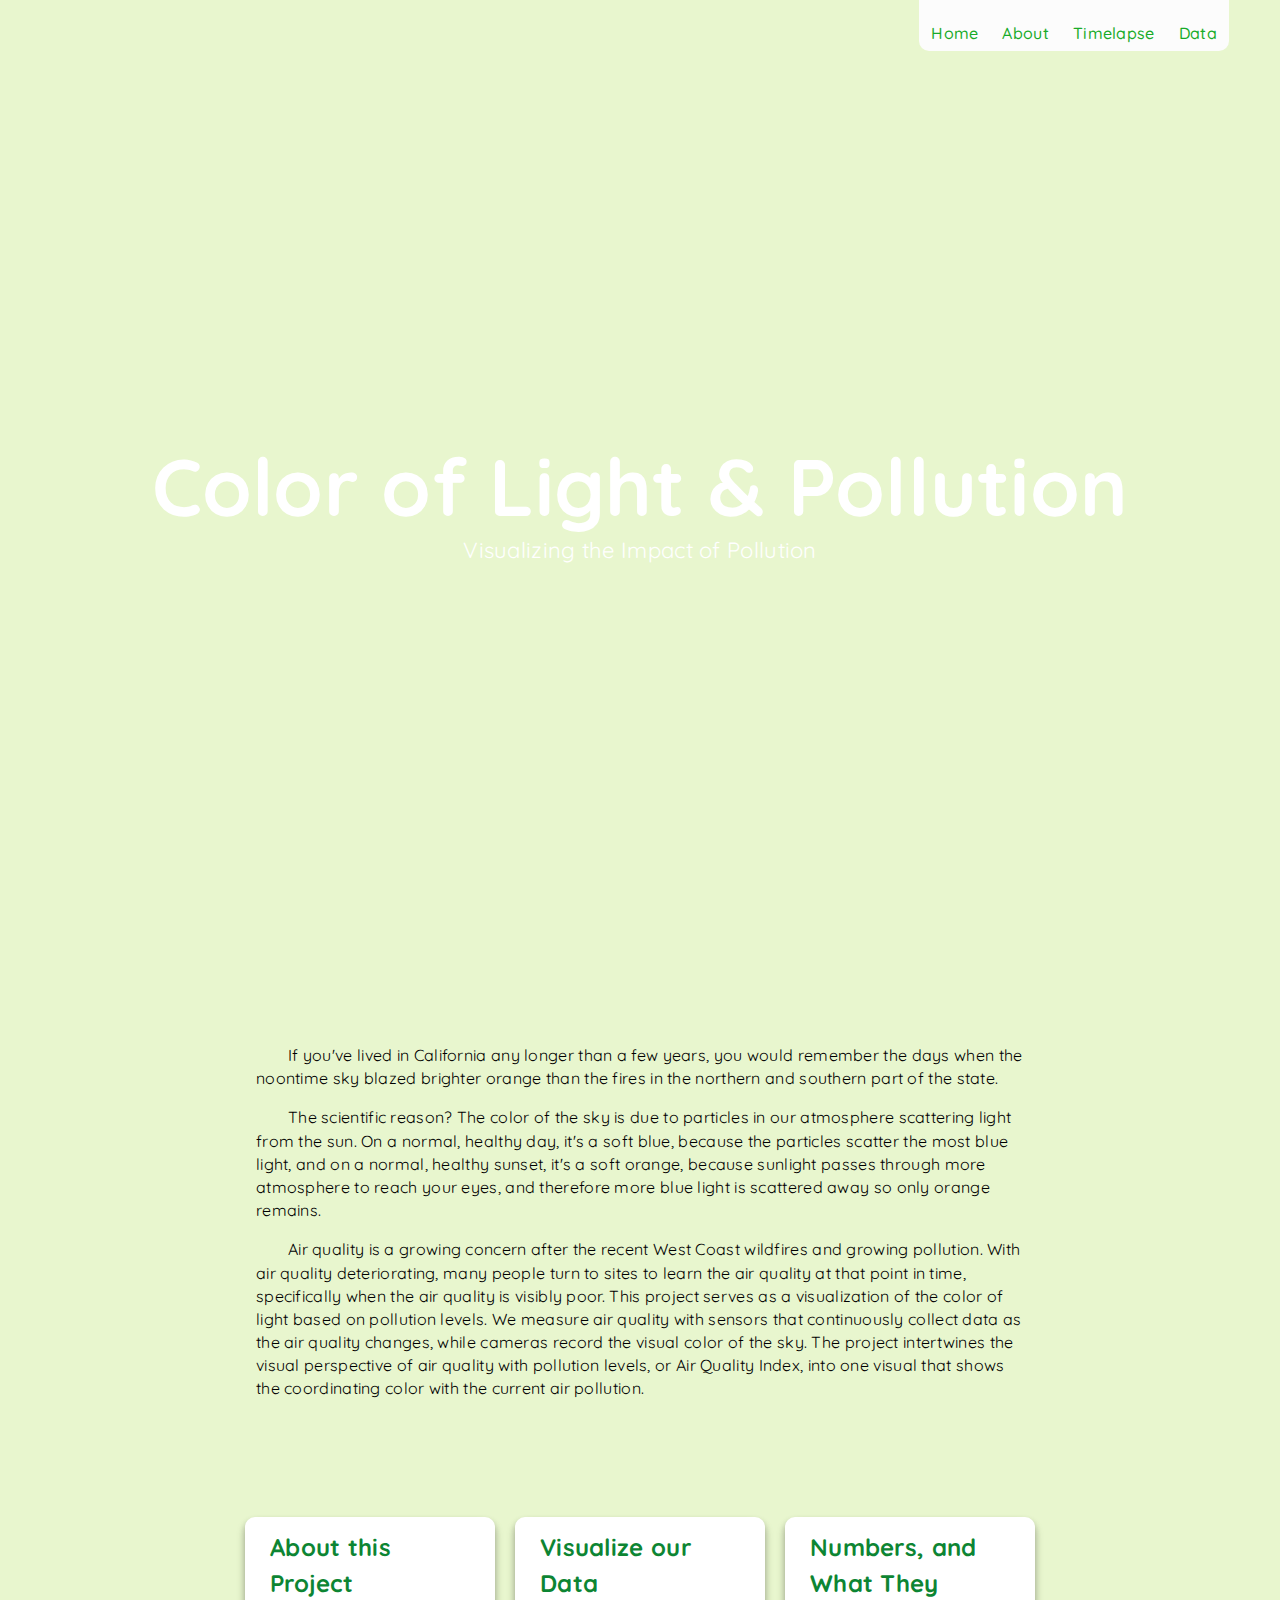
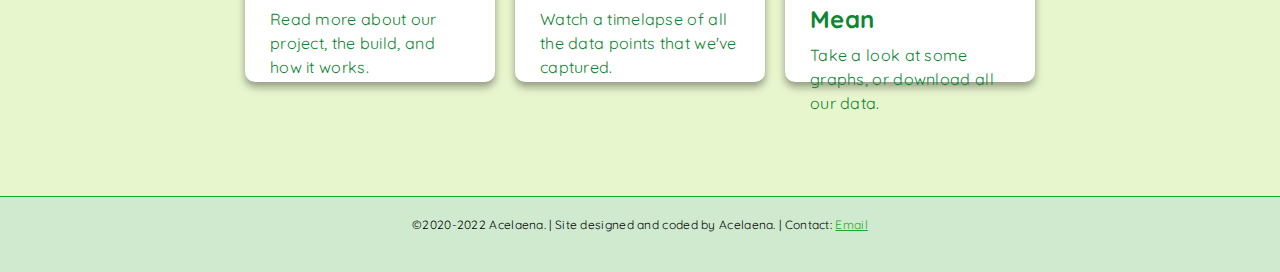
==== CLPproject/index.html @ 1623223b "aaaa" ====
<!DOCTYPE html>
<html>
<head>

<link rel="stylesheet" href="../styles/style.css">
<link rel="stylesheet" href="../styles/header.css">

<link href="https://fonts.googleapis.com/css?family=Quicksand:300,400,500,600,700&display=swap" rel="stylesheet">
<link rel="preconnect" href="https://fonts.googleapis.com">
<link rel="preconnect" href="https://fonts.gstatic.com" crossorigin>
<link href="https://fonts.googleapis.com/css2?family=Source+Sans+Pro:ital,wght@0,200;0,300;0,400;0,600;0,700;0,900;1,200;1,300;1,400;1,600;1,700;1,900&display=swap" rel="stylesheet">

<meta name="viewport" content="width=device-width, initial-scale=1.0">
<!-- Global site tag (gtag.js) - Google Analytics -->
<script async src="https://www.googletagmanager.com/gtag/js?id=UA-176116249-1"></script>
<script>
  window.dataLayer = window.dataLayer || [];
  function gtag(){dataLayer.push(arguments);}
  gtag('js', new Date());

  gtag('config', 'UA-176116249-1');
</script>
    
    
    
<title>Color of Light and Pollution -- Home </title>
</head>




<body>
<!--HEADER -->
<div id="opening_page" class="container" style=" background-image: url(../images/p_shrouded_kingdom.PNG); width: 100vw; height: 100vh; padding: 0;"> 
<header class="header" style="background-color: transparent">
    <div class="left">
        <h1 style="color: transparent">Color of Light &amp; Pollution</h1>
        <p style="color: transparent">Visualizing the Impact of Pollution </p>
    </div>
    
    <div class="right">
        <a href="." class="first" >
        Home</a><a href="./about/" >
        About</a><a href="./timelapse/" >
        Timelapse</a><a href="./data/" class="last">
        Data</a>
    </div>    
</header>
<!--END HEADER -->

    <div><h1 style="color: white; font-size: 80px;">Color of Light &amp; Pollution</h1>
        <p style="color: white; text-align: center; font-size: 22px;">Visualizing the Impact of Pollution </p></div>

</div>
    
    <div class="container">
        <div class="space"></div>
        <div class="column-wide" style="padding: 0 15vw "> 
            <p class=body>
            If you've lived in California any longer than a few years, you would remember the days when the noontime sky blazed brighter orange than the fires in the northern and southern part of the state. 
            </p>
            <p class=body>
            The scientific reason? The color of the sky is due to particles in our atmosphere scattering light from the sun. On a normal, healthy day, it's a soft blue, because the particles scatter the most blue light, and on a normal, healthy sunset, it's a soft orange, because sunlight passes through more atmosphere to reach your eyes, and therefore more blue light is scattered away so only orange remains. 
            </p>
            <p class="body">
                Air quality is a growing concern after the recent West Coast wildfires and growing pollution. With air quality deteriorating, many people turn to sites to learn the air quality at that point in time, specifically when the air quality is visibly poor. This project serves as a visualization of the color of light based on pollution levels. We measure air quality with sensors that continuously collect data as the air quality changes, while cameras record the visual color of the sky. The project intertwines the visual perspective of air quality with pollution levels, or Air Quality Index, into one visual that shows the coordinating color with the current air pollution.  
            </p>
        </div>
        <div class="space"></div>
        <a href="./about/" class="quiet"><div class="polaroid smol grow" style="cursor:pointer;">
                <div class="polaroid-tab">
                    <h1 style="font-size: 24px; padding-bottom: 6px;">About this Project</h1>
                    <p>Read more about our project, the build, and how it works.</p>
                </div> 
            </div></a>
        <a href="./timelapse/" class="quiet"><div class="polaroid smol grow" style="cursor:pointer">
                <div class="polaroid-tab">
                    <h1 style="font-size: 24px; padding-bottom: 6px;">Visualize our Data</h1>
                    <p>Watch a timelapse of all the data points that we've captured. </p>
                </div> 
            </div></a>
        <a href="./data/" class="quiet"><div class="polaroid smol grow" style="cursor:pointer">
                <div class="polaroid-tab">
                    <h1 style="font-size: 24px; padding-bottom: 6px;">Numbers, and What They Mean</h1>
                    <p>Take a look at some graphs, or download all our data.</p>
                </div> 
            </div></a>
    </div>
<footer>
©2020-2022 Acelaena. | Site designed and coded by Acelaena. | Contact: <a href="mailto:gildedserpentdesigns+info@gmail.com">Email</a>
</footer>
</body>
</html>
---- styles/style.css ----
:root {
    --offWhite: #fcfcfc;    /* var(--offWhite)*/
    --mintGreen: #cfeacf; /* var(--mintGreen)*/
    --springGreen: #e8f6ce; /* var(--springGreen)*/
    --vividGreen: #44c767; /* var(--vividGreen)*/
    --mediumGreen: #18ab29; /* var(--mediumGreen)*/
    --deepGreen: #0d8533; /* var(--deepGreen)*/
    --shadowGray: #373a45cc; /* var(--shadowGray)*/
    --offBlack: #111;
}

*{
    margin: 0;
    box-sizing: border-box;
    background-position: center;
    background-repeat: no-repeat;
    background-size: cover;
    -webkit-font-smoothing: antialiased;
    -moz-osx-font-smoothing: grayscale;
}

body{
    width: 100vw;
    height: 100vh;
    /*font-family: 'Source Sans Pro', sans-serif;*/
    font-family: "Quicksand", "Open Sans", sans-serif;
    background-color: var(--springGreen);
    overflow-x: hidden;
    letter-spacing: 0.3px;
}

/*All pages*/
a {color: var(--mediumGreen); transition-duration: 0.3s;}
a.quiet {color: var(--deepGreen);text-decoration: none; transition-duration: 0.3s;}
a:hover {text-shadow:0px 1px 2px var(--vividGreen); cursor: pointer;}
sub {line-height: 0; font-weight: 200}
h1 {font-size: 32px;}
p.caption{text-indent: 1.2em; line-height: 1; margin-bottom: 1em;}
p.body{text-indent: 2em; line-height: 1.45; margin-bottom: 1em;}
h2 {font-size: 18px; font-weight: 200; margin-bottom: 14px;}
h2.title {font-size: 24px; font-weight: 600; margin-bottom: 14px; text-align: left;}
h3 {font-size: 18px;font-weight: 600;margin: 10px;}
li {padding-bottom:14px;}

.container {
    padding: 6vh 5vw;    
    display: flex;
    align-items: flex-start;
    flex-flow: row wrap;
    justify-content: center;
    min-height: calc(100vh - 227px);
}

.container.noflex {
    display: block;
}

.column{width: 100%; flex: 90%;}
.column-wide {width:100%;}
.column-narrow {width:30%; flex:25%;}
.space{width: 100%; height: 10vh}

.close {
    color: #aaa;
    font-size: 35pt;
    font-weight: bold;
    position: fixed;
    z-index: 10;
    top: 5vh;
    left: calc(95vw - 50px);
    text-decoration: none; 
    cursor: pointer;
}

.close:hover, .close:focus { color: black; }

footer{
    position: relative;
    bottom: 0;
    padding: 20px 50px 40px;
    width: 100vw;
    text-align: center;
    font-size: 12px;
    border-top: solid 1px;
    border-color: var(--mediumGreen);
    background-color: var(--mintGreen);
    margin-top: 50px;
}



/*Front Page*/
.icon { width: 36px; padding: 12px 6px 0;}
.splash { height: 300px; background-size: contain; }


/*Commissions page*/
.button {
    display: inline-block;
    background-color: white;
    position: relative;
    border-radius: 100px;
    border: 3px solid var(--mediumGreen);
    transition-duration: 0.2s;
    color: var(--deepGreen);
    padding: 16px;
    float: right;
    letter-spacing: 1.5px;
    font-family: inherit;
    font-weight: 500;
    font-size: 18px;
    text-shadow:0px 1px 2px var(--vividGreen);
    line-height: 0;
    cursor: pointer;
}
.button:hover { background-color: var(--vividGreen); color: white; }
.button:active { position:relative; top:1px; }

.tooltip {
  position: relative;
  display: inline-block;
}

.tooltip .tooltiptext {
    visibility: hidden;
    background-color: white;
    color: #000;
    text-align: center;
    border-radius: 6px;
    position: absolute;
    z-index: 1;
    top: 150%;
    left: 50%;
    margin-left: -100px;
    padding: 20px;
    letter-spacing: normal;
    font-weight: 400;
    font-size: 14px;
    text-shadow: none;
    line-height: normal;
    width: 200px;
    
}

.tooltip .tooltiptext::after {
  content: "";
  position: absolute;
  bottom: 100%;
  left: 50%;
  margin-left: -5px;
  border-width: 5px;
  border-style: solid;
  border-color: transparent transparent white transparent;
}

.tooltip:hover .tooltiptext {
  visibility: visible;
}

#background {
    background-color: var(--shadowGray);
    position: fixed;
    z-index: 2;
    height: 100vh;
    width: 100vw;
    overflow: hidden;
    display: none;
}

div.polaroid {
    max-width: 400px;
    width: 80vw;
    flex:100%;
    background-color: white;
    box-shadow: 0 4px 6px 0 #0003, 0 6px 10px 0 #0003;
    border-radius: 10px;
    margin-top: 4vh;
    margin-bottom: 2vh;
    height: 400px;

}

div.polaroid.large1 { height: 480px;}
div.polaroid.large2 { height: 315px;}
div.polaroid.smol { height: 140px;}

div.polaroid-tab {
    text-align: left;
    border-radius: 10px;
    padding: 3% 7%;
    line-height: 1.5;
}

.polaroid img{
	border-top-left-radius: 10px;
    border-top-right-radius: 10px;
    width: 100%;
    cursor: pointer;
}

.infobox {
    background-color: white;
    z-index: 3;
    height: 90vh;
    width: 90vw;
    padding: 30px 30px 95px;
    margin: 5vh auto;
    border-radius: 20px;
    display: block;
}

.infocontent {
    z-index: 4;
    width: 100%;
    height: 100%;
    overflow-y: auto;
    font-size: 14.4px;
    display: none;
}

.infobox img{width: 220px;  float: right;}

#request {
    height: 50px;
    width: 210px;
    margin: 8px;
    float: left;
    font-size: 12px;
    line-height: 1;
    padding: 10px 20px;
    word-wrap: break-word;
    text-decoration: none;
    text-align: center;

}

ul li{
    padding-bottom: 0.3em;
    font-size: 14px;
    line-height: 1.5;
}

ul {
    margin-top: 0.3em;
}

.list {
    padding-left: 20px;
    line-height: 1.5;
    font-size: 14px;
        
}
.grow {
transition: transform 1s;
}
.grow:hover{
transform: scale(1.12);
}



@media screen and (min-width: 600px) and (orientation: landscape) /* For Large Screens */
{       
    /* two column spread */
    .column { 
        width: 46%;
        padding: 0 2%;
        flex: 50%;
    }
    .column-narrow {width: 20%; flex:25%}
    
    /* front page*/
    .splash {height: 500px;}

    
    /* Commissions Page */
    div.polaroid { flex: 32%; max-width: 250px; margin: 10px; height: 375px;}
    div.polaroid.large1 { height: 465px;}
    div.polaroid.large2 { height: 385px;}
    div.polaroid.smol { height: 165px;}
    div.polaroid-tab { padding: 5% 10%;}
    .infobox { padding: 35pt 40pt 75pt;}
    
    .infobox img{
        width: 50%;
        max-width: 450px;
        margin-left: 10px;        
    }
    
    #request {
        height: 50px;
        font-size: 16px;
        padding: 13.5px;
        width:auto;

    }

}
---- styles/header.css ----
@font-face{
    font-family: BlackJack;
    src: url(../fonts/BLACKJAR.TTF);
}
:root {
    --offWhite: #fcfcfc;
    --mintGreen: #cfeacf;
    --vividGreen: #44c767;
    --offBlack: #111;
}


.header {
    width: 100vw;
    background-color: #e8f6ce;
    overflow: hidden;
    position: relative;
    z-index: 0;
    text-decoration: none;
}

.header div.left {
    display: block; 
    position: relative;
    width: 100vw;
    padding-top: 25px;
    padding-bottom: 10px;
    text-align: center;
}
.header div.right{
    display: flex; 
    width: 100vw;
    position: relative;
    z-index: 2;
}

.header a{
    text-decoration: none;
    font-weight: 500;
    flex: 14%;
    display: inline-block;
    position: relative;
    text-align: center;
    padding: 8px 0px;
    transition-duration: 0.3s;
    background-color: var(--offWhite);
    font-size: 12.5px;
    font-weight: 900;
    min-width: fit-content;
}

.header a:hover, .header a:active {
    position: relative;
    background-color: var(--mintGreen);
    text-shadow:0px 1px 2px var(--vividGreen);
}
.header #active {
    position: relative;
    background-color: var(--mintGreen);
    text-shadow:0px 1px 2px var(--vividGreen);
}

.header h1 {
    font-family: 'BlackJack', sans-serif;
    letter-spacing: 0px;
    font-size: 36pt;
    line-height: .8;
    display:block;
    font-weight: 300;
}
.header p {
    display: inline-block;
    font-size: 14.4px;
}

.sidebar {
  height: 100%;
  width: 0;
  position: fixed;
  z-index: 1;
  top: 0;
  left: 0;
  background-color: var(--offBlack);
  overflow-x: hidden;
  transition: 0.5s;
  padding-top: 60px;
}


#main {
  transition: .5s;
  padding: 16px;
}

/* For Large Screens */
@media screen and (min-width: 600px) and (orientation: landscape) 
{ 
    .header {height: 100px;}
    .header h1 {line-height: 1.1;}

    .header a {
        top: -70px;
        padding: 80px 12px 8px 12px;
        background-color: var(--offWhite);
        transition-duration: 0.3s;
        font-size: 16px;
        font-weight: 500;
        
    }
    .header a:hover, .header a:active {top:-50px; border-radius:10px;}
    .header a.first{border-bottom-left-radius: 10px;}
    .header a.last{border-bottom-right-radius: 10px;}
    .header #active {top:-60px; border-radius:10px;}

    .header div.left {
        padding-top: 20px;
        padding-left: 7%;
        text-align: left;
        
    }

    .header div.right{
        display: block;
        position: relative;
        top: -110px;
        height: 80px;
        padding-top: 20px;
        width: auto;
        text-align: right;
        margin-right: 4%;
    
    }
}
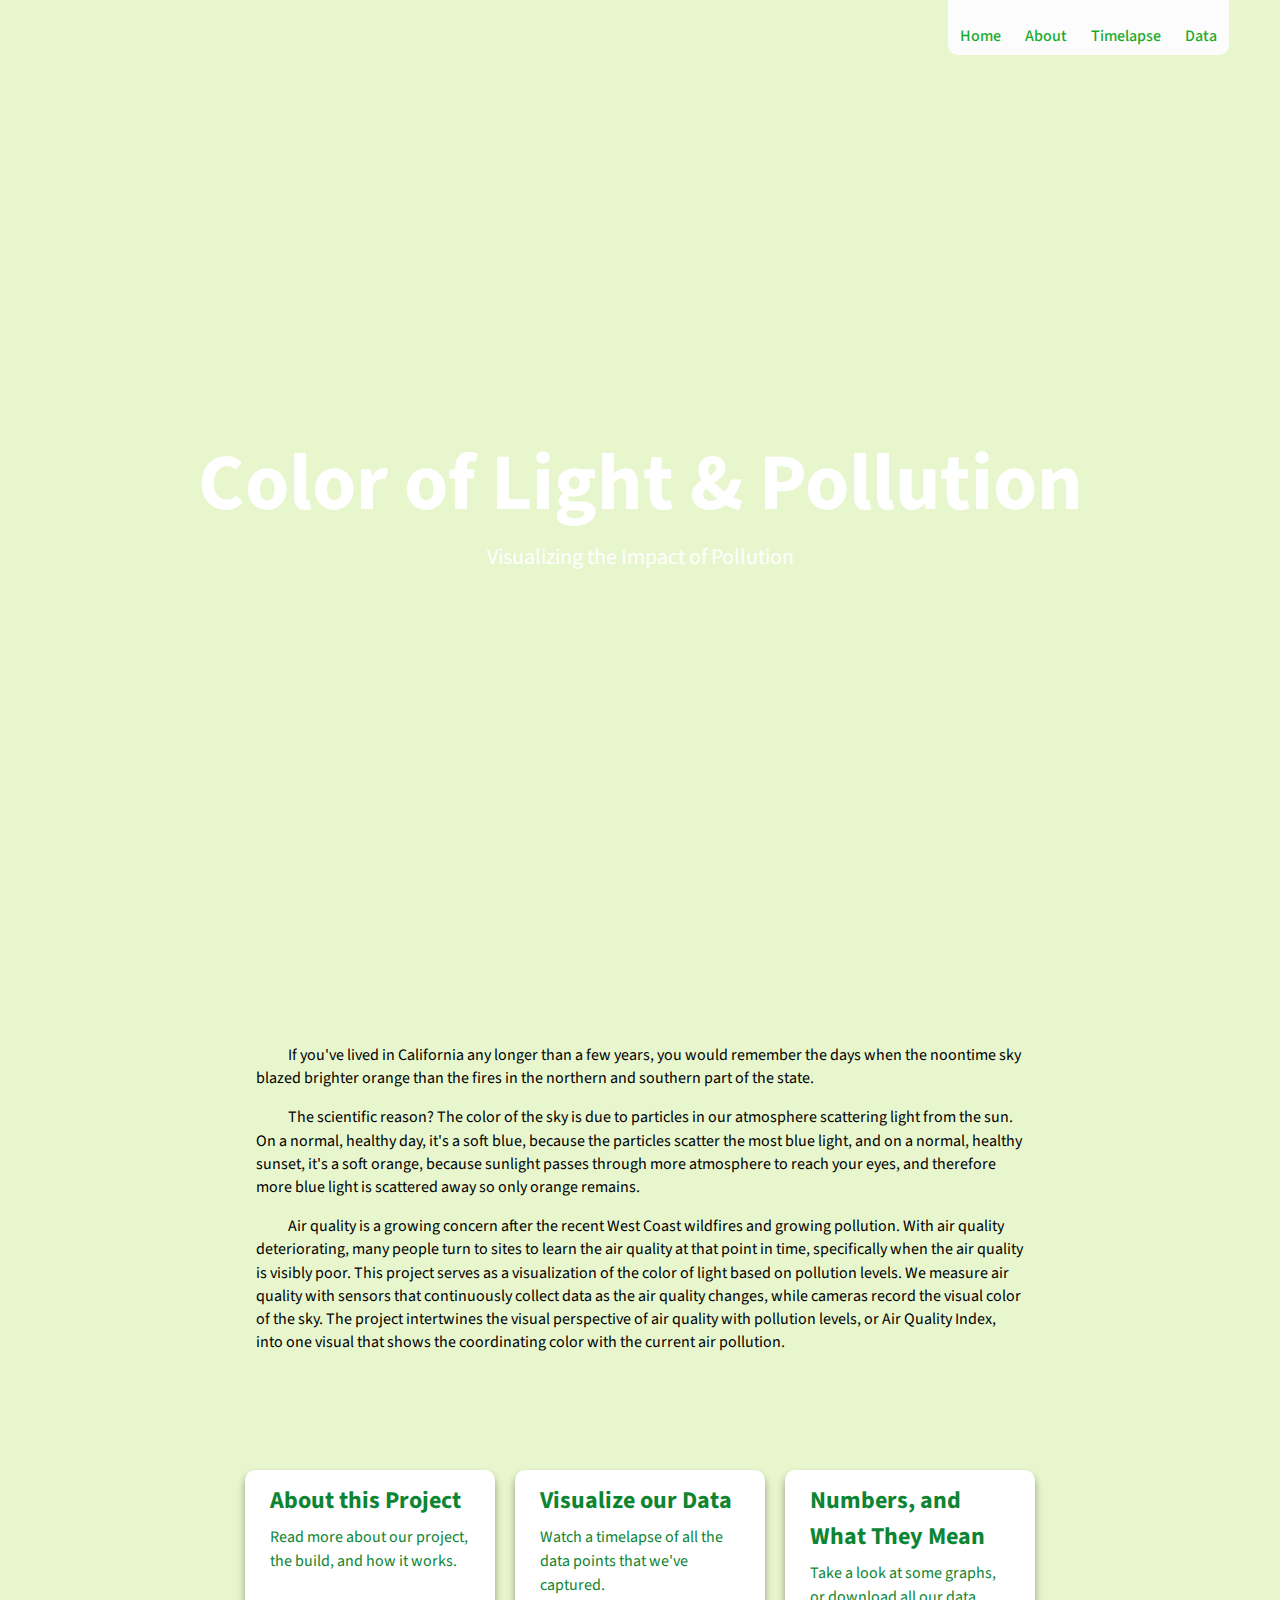
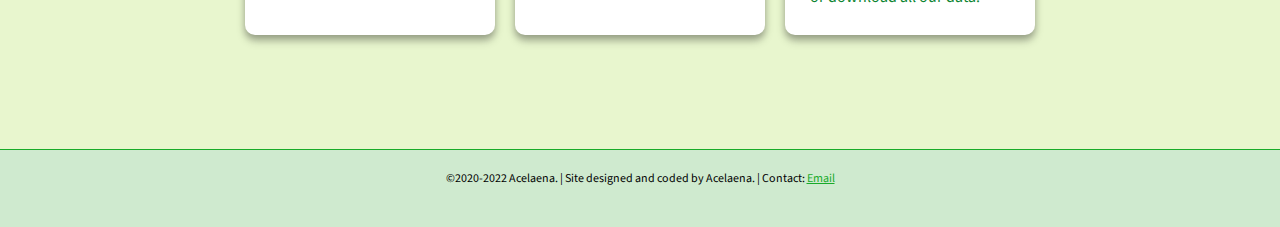
==== commit bc666759: "yeet" ====
--- a/CLPproject/index.html
+++ b/CLPproject/index.html
@@ -5,7 +5,6 @@
 <link rel="stylesheet" href="../styles/style.css">
 <link rel="stylesheet" href="../styles/header.css">
 
-<link href="https://fonts.googleapis.com/css?family=Quicksand:300,400,500,600,700&display=swap" rel="stylesheet">
 <link rel="preconnect" href="https://fonts.googleapis.com">
 <link rel="preconnect" href="https://fonts.gstatic.com" crossorigin>
 <link href="https://fonts.googleapis.com/css2?family=Source+Sans+Pro:ital,wght@0,200;0,300;0,400;0,600;0,700;0,900;1,200;1,300;1,400;1,600;1,700;1,900&display=swap" rel="stylesheet">
--- a/styles/style.css
+++ b/styles/style.css
@@ -22,11 +22,10 @@
 body{
     width: 100vw;
     height: 100vh;
-    /*font-family: 'Source Sans Pro', sans-serif;*/
-    font-family: "Quicksand", "Open Sans", sans-serif;
+    font-family: 'Source Sans Pro', sans-serif;
     background-color: var(--springGreen);
     overflow-x: hidden;
-    letter-spacing: 0.3px;
+    letter-spacing: 0px;
 }
 
 /*All pages*/
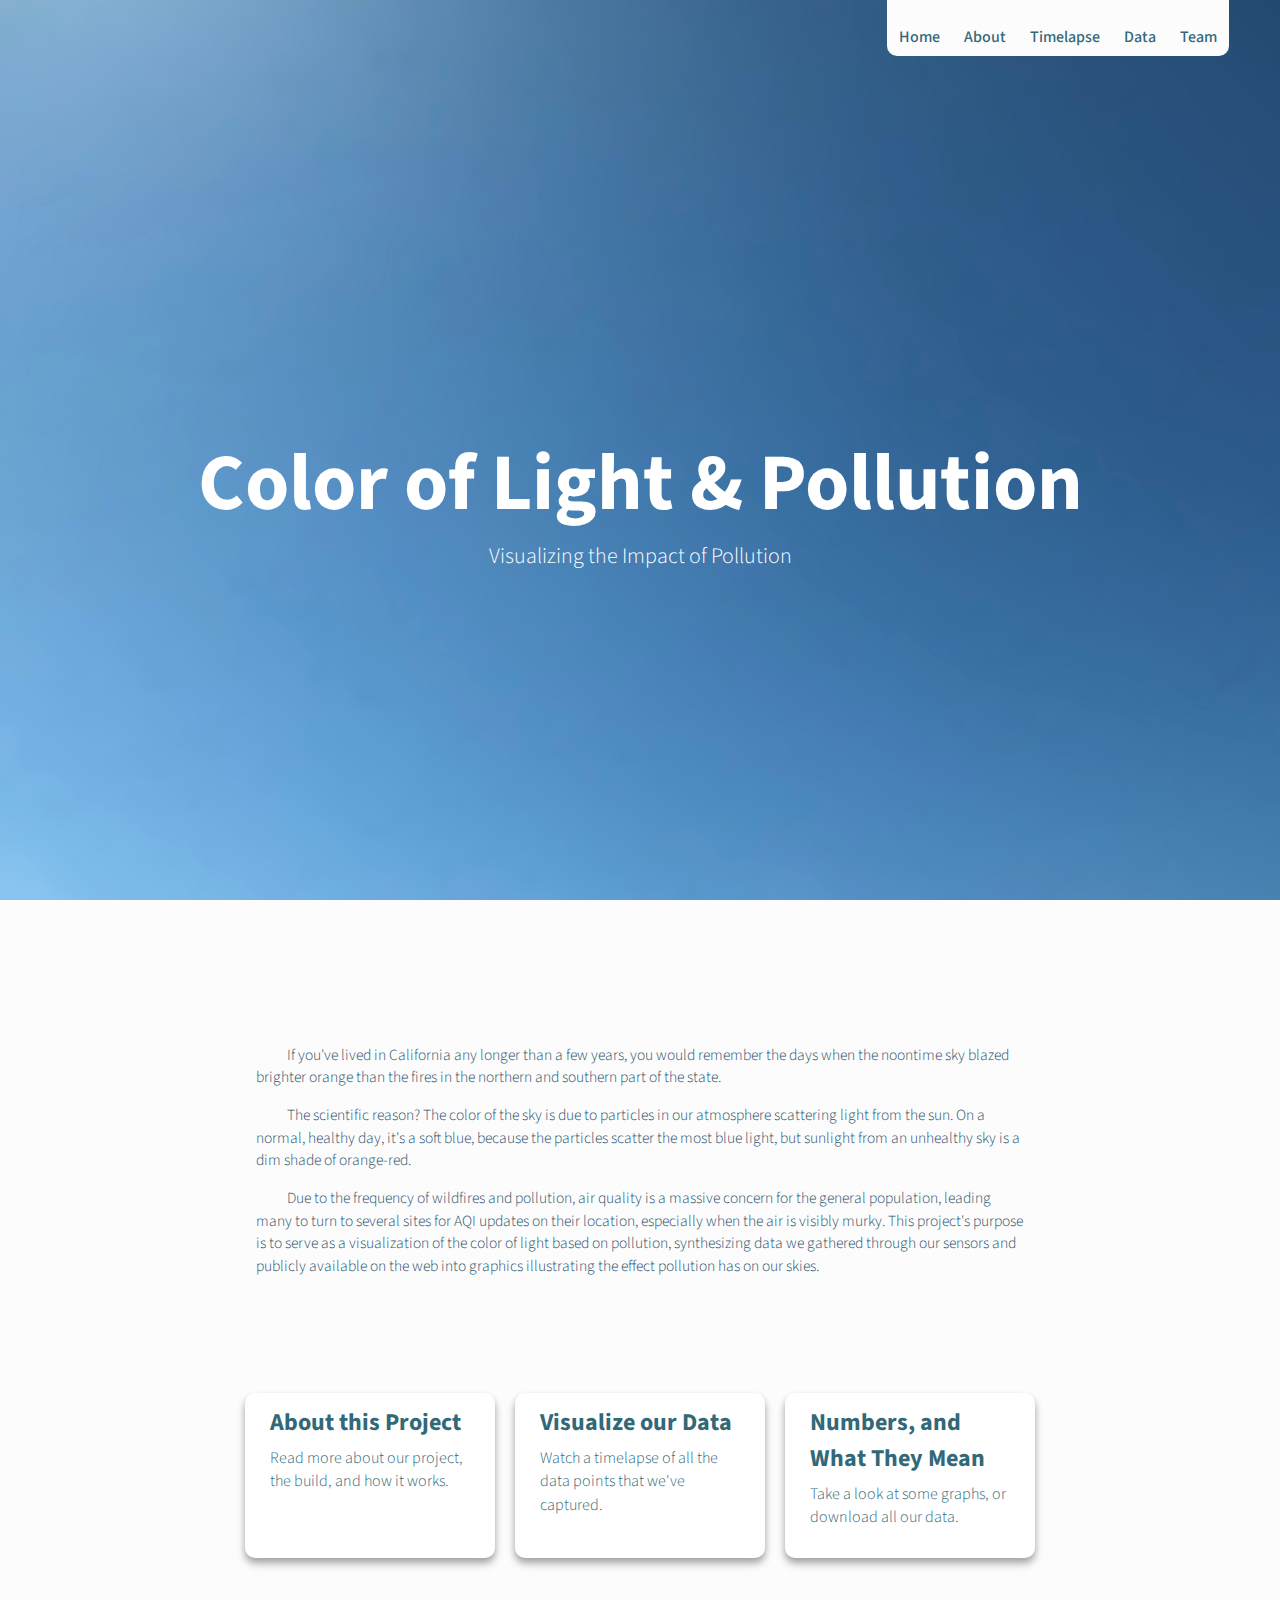
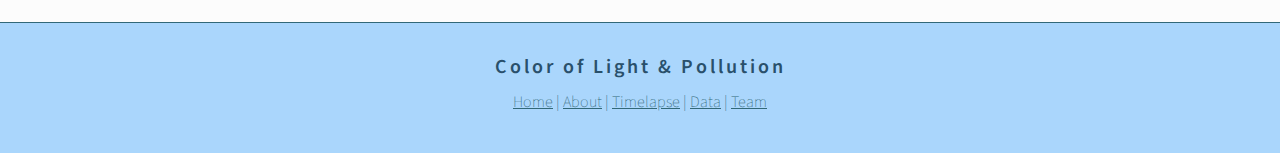
==== commit 43cbcf13: "adding changes from clp.io" ====
--- a/CLPproject/index.html
+++ b/CLPproject/index.html
@@ -10,16 +10,6 @@
 <link href="https://fonts.googleapis.com/css2?family=Source+Sans+Pro:ital,wght@0,200;0,300;0,400;0,600;0,700;0,900;1,200;1,300;1,400;1,600;1,700;1,900&display=swap" rel="stylesheet">
 
 <meta name="viewport" content="width=device-width, initial-scale=1.0">
-<!-- Global site tag (gtag.js) - Google Analytics -->
-<script async src="https://www.googletagmanager.com/gtag/js?id=UA-176116249-1"></script>
-<script>
-  window.dataLayer = window.dataLayer || [];
-  function gtag(){dataLayer.push(arguments);}
-  gtag('js', new Date());
-
-  gtag('config', 'UA-176116249-1');
-</script>
-    
     
     
 <title>Color of Light and Pollution -- Home </title>
@@ -30,7 +20,7 @@
 
 <body>
 <!--HEADER -->
-<div id="opening_page" class="container" style=" background-image: url(../images/p_shrouded_kingdom.PNG); width: 100vw; height: 100vh; padding: 0;"> 
+<div id="opening_page" class="container" style=" background-image: url(../images/sky.JPG); width: 100vw; height: 100vh; padding: 0;"> 
 <header class="header" style="background-color: transparent">
     <div class="left">
         <h1 style="color: transparent">Color of Light &amp; Pollution</h1>
@@ -41,8 +31,9 @@
         <a href="." class="first" >
         Home</a><a href="./about/" >
         About</a><a href="./timelapse/" >
-        Timelapse</a><a href="./data/" class="last">
-        Data</a>
+        Timelapse</a><a href="./data/">
+        Data</a><a href="../team/" class="last">
+        Team</a>
     </div>    
 </header>
 <!--END HEADER -->
@@ -54,39 +45,50 @@
     
     <div class="container">
         <div class="space"></div>
-        <div class="column-wide" style="padding: 0 15vw "> 
-            <p class=body>
+        <div class="column-wide" style="padding: 0 15vw;"> 
+            <p class="body main">
             If you've lived in California any longer than a few years, you would remember the days when the noontime sky blazed brighter orange than the fires in the northern and southern part of the state. 
             </p>
-            <p class=body>
-            The scientific reason? The color of the sky is due to particles in our atmosphere scattering light from the sun. On a normal, healthy day, it's a soft blue, because the particles scatter the most blue light, and on a normal, healthy sunset, it's a soft orange, because sunlight passes through more atmosphere to reach your eyes, and therefore more blue light is scattered away so only orange remains. 
+            <p class="body main">
+            The scientific reason? The color of the sky is due to particles in our atmosphere scattering light from the sun. On a normal, healthy day, it's a soft blue, because the particles scatter the most blue light, but sunlight from an unhealthy sky is a dim shade of orange-red. 
             </p>
-            <p class="body">
-                Air quality is a growing concern after the recent West Coast wildfires and growing pollution. With air quality deteriorating, many people turn to sites to learn the air quality at that point in time, specifically when the air quality is visibly poor. This project serves as a visualization of the color of light based on pollution levels. We measure air quality with sensors that continuously collect data as the air quality changes, while cameras record the visual color of the sky. The project intertwines the visual perspective of air quality with pollution levels, or Air Quality Index, into one visual that shows the coordinating color with the current air pollution.  
+            <p class="body main">
+                Due to the frequency of wildfires and pollution, air quality is a massive concern for the general population, leading many to turn to several sites for AQI updates on their location, especially when the air is visibly murky. This project's purpose is to serve as a visualization of the color of light based on pollution, synthesizing data we gathered through our sensors and publicly available on the web into graphics illustrating the effect pollution has on our skies.  
             </p>
         </div>
         <div class="space"></div>
         <a href="./about/" class="quiet"><div class="polaroid smol grow" style="cursor:pointer;">
                 <div class="polaroid-tab">
                     <h1 style="font-size: 24px; padding-bottom: 6px;">About this Project</h1>
-                    <p>Read more about our project, the build, and how it works.</p>
+                    <p style="font-size: 16px">Read more about our project, the build, and how it works.</p>
                 </div> 
             </div></a>
         <a href="./timelapse/" class="quiet"><div class="polaroid smol grow" style="cursor:pointer">
                 <div class="polaroid-tab">
                     <h1 style="font-size: 24px; padding-bottom: 6px;">Visualize our Data</h1>
-                    <p>Watch a timelapse of all the data points that we've captured. </p>
+                    <p style="font-size: 16px">Watch a timelapse of all the data points that we've captured. </p>
                 </div> 
             </div></a>
         <a href="./data/" class="quiet"><div class="polaroid smol grow" style="cursor:pointer">
                 <div class="polaroid-tab">
                     <h1 style="font-size: 24px; padding-bottom: 6px;">Numbers, and What They Mean</h1>
-                    <p>Take a look at some graphs, or download all our data.</p>
+                    <p style="font-size: 16px">Take a look at some graphs, or download all our data.</p>
                 </div> 
             </div></a>
     </div>
 <footer>
-©2020-2022 Acelaena. | Site designed and coded by Acelaena. | Contact: <a href="mailto:gildedserpentdesigns+info@gmail.com">Email</a>
-</footer>
+        <div class="foot">
+            <h3>Color of Light &amp; Pollution</h3>
+            <a> <a href="."> Home</a></a>
+            <a> | </a>
+            <a> <a href ="about/"> About</a></a>
+            <a> | </a>
+            <a> <a href ="timelapse/"> Timelapse</a></a>
+            <a> | </a>
+            <a> <a href ="data/"> Data</a></a>
+            <a> | </a>
+            <a> <a href ="team/"> Team</a></a> 
+        </div> 
+    </footer>
 </body>
 </html>--- a/styles/style.css
+++ b/styles/style.css
@@ -1,10 +1,10 @@
 :root {
-    --offWhite: #fcfcfc;    /* var(--offWhite)*/
-    --mintGreen: #cfeacf; /* var(--mintGreen)*/
+    --offWhite: #f2f2f2;    /* var(--offWhite)*/
+    --mintGreen: #aad6fc; /* var(--mintGreen)*/
     --springGreen: #e8f6ce; /* var(--springGreen)*/
-    --vividGreen: #44c767; /* var(--vividGreen)*/
-    --mediumGreen: #18ab29; /* var(--mediumGreen)*/
-    --deepGreen: #0d8533; /* var(--deepGreen)*/
+    --vividBlue: #28a3dc; /* var(--vividBlue)*/
+    --mediumBlue: #326878; /* var(--mediumBlue)*/
+    --deepBlue: #29506B; /* var(--deepBlue)*/
     --shadowGray: #373a45cc; /* var(--shadowGray)*/
     --offBlack: #111;
 }
@@ -23,23 +23,35 @@
     width: 100vw;
     height: 100vh;
     font-family: 'Source Sans Pro', sans-serif;
-    background-color: var(--springGreen);
+    font-weight: 300;
+    background-color: var(--offWhite);
     overflow-x: hidden;
     letter-spacing: 0px;
+    color: var(--deepBlue);
+}
+canvas {
+  display: block;
+  margin: auto;
 }
 
 /*All pages*/
-a {color: var(--mediumGreen); transition-duration: 0.3s;}
-a.quiet {color: var(--deepGreen);text-decoration: none; transition-duration: 0.3s;}
-a:hover {text-shadow:0px 1px 2px var(--vividGreen); cursor: pointer;}
+a {color: var(--mediumBlue); transition-duration: 0.3s;}
+a.quiet {text-decoration: none;}
+a:hover {text-shadow:0px 1px 2px var(--vividBlue); cursor: pointer;}
 sub {line-height: 0; font-weight: 200}
-h1 {font-size: 32px;}
-p.caption{text-indent: 1.2em; line-height: 1; margin-bottom: 1em;}
+h1 {font-size: 42px;}
+p {font-size: 14px; line-height: 1.45}
+p.caption{font-size: 16px;text-indent: 1.2em; line-height: 1; margin-bottom: 1em;}
 p.body{text-indent: 2em; line-height: 1.45; margin-bottom: 1em;}
-h2 {font-size: 18px; font-weight: 200; margin-bottom: 14px;}
-h2.title {font-size: 24px; font-weight: 600; margin-bottom: 14px; text-align: left;}
-h3 {font-size: 18px;font-weight: 600;margin: 10px;}
-li {padding-bottom:14px;}
+p.main{font-size: 15.5px}
+h2 {font-size: 24px; font-weight: 200; margin-bottom: 14px; letter-spacing: 1px;}
+h2.title {font-size: 26px; font-weight: 800; margin-bottom: 14px; text-align: left;}
+h3 {font-size: 18px;font-weight: 600; margin: 10px;}
+li {font-size: 14px; padding-bottom:8px; line-height: 1.45;}
+h5 {font-size: 22px; font-weight: 400;
+    
+}
+
 
 .container {
     padding: 6vh 5vw;    
@@ -79,12 +91,17 @@
     padding: 20px 50px 40px;
     width: 100vw;
     text-align: center;
-    font-size: 12px;
+    font-size: 16px;
+    font-weight: 200;
     border-top: solid 1px;
-    border-color: var(--mediumGreen);
+    border-color: var(--mediumBlue);
     background-color: var(--mintGreen);
-    margin-top: 50px;
-}
+}
+footer h3 {
+    letter-spacing: 3px;
+    font-size: 20px; 
+}  
+
 
 
 
@@ -99,20 +116,20 @@
     background-color: white;
     position: relative;
     border-radius: 100px;
-    border: 3px solid var(--mediumGreen);
+    border: 3px solid var(--mediumBlue);
     transition-duration: 0.2s;
-    color: var(--deepGreen);
+    color: var(--deepBlue);
     padding: 16px;
     float: right;
     letter-spacing: 1.5px;
     font-family: inherit;
     font-weight: 500;
     font-size: 18px;
-    text-shadow:0px 1px 2px var(--vividGreen);
+    text-shadow:0px 1px 2px var(--vividBlue);
     line-height: 0;
     cursor: pointer;
 }
-.button:hover { background-color: var(--vividGreen); color: white; }
+.button:hover { background-color: var(--vividBlue); color: white; }
 .button:active { position:relative; top:1px; }
 
 .tooltip {
@@ -236,7 +253,8 @@
 ul li{
     padding-bottom: 0.3em;
     font-size: 14px;
-    line-height: 1.5;
+    line-height: 1.45;
+    margin-right: 12vw
 }
 
 ul {
--- a/styles/header.css
+++ b/styles/header.css
@@ -4,8 +4,7 @@
 }
 :root {
     --offWhite: #fcfcfc;
-    --mintGreen: #cfeacf;
-    --vividGreen: #44c767;
+/*    --mintGreen: #cfeacf;*/
     --offBlack: #111;
 }
 
@@ -52,21 +51,21 @@
 .header a:hover, .header a:active {
     position: relative;
     background-color: var(--mintGreen);
-    text-shadow:0px 1px 2px var(--vividGreen);
+    text-shadow:0px 1px 2px var(--vividBlue);
 }
 .header #active {
     position: relative;
     background-color: var(--mintGreen);
-    text-shadow:0px 1px 2px var(--vividGreen);
+    text-shadow:0px 1px 2px var(--vividBlue);
 }
 
 .header h1 {
-    font-family: 'BlackJack', sans-serif;
-    letter-spacing: 0px;
+/*    font-family: 'BlackJack', sans-serif;*/
+    letter-spacing: -0.3px;
     font-size: 36pt;
     line-height: .8;
     display:block;
-    font-weight: 300;
+    font-weight: 800;
 }
 .header p {
     display: inline-block;
